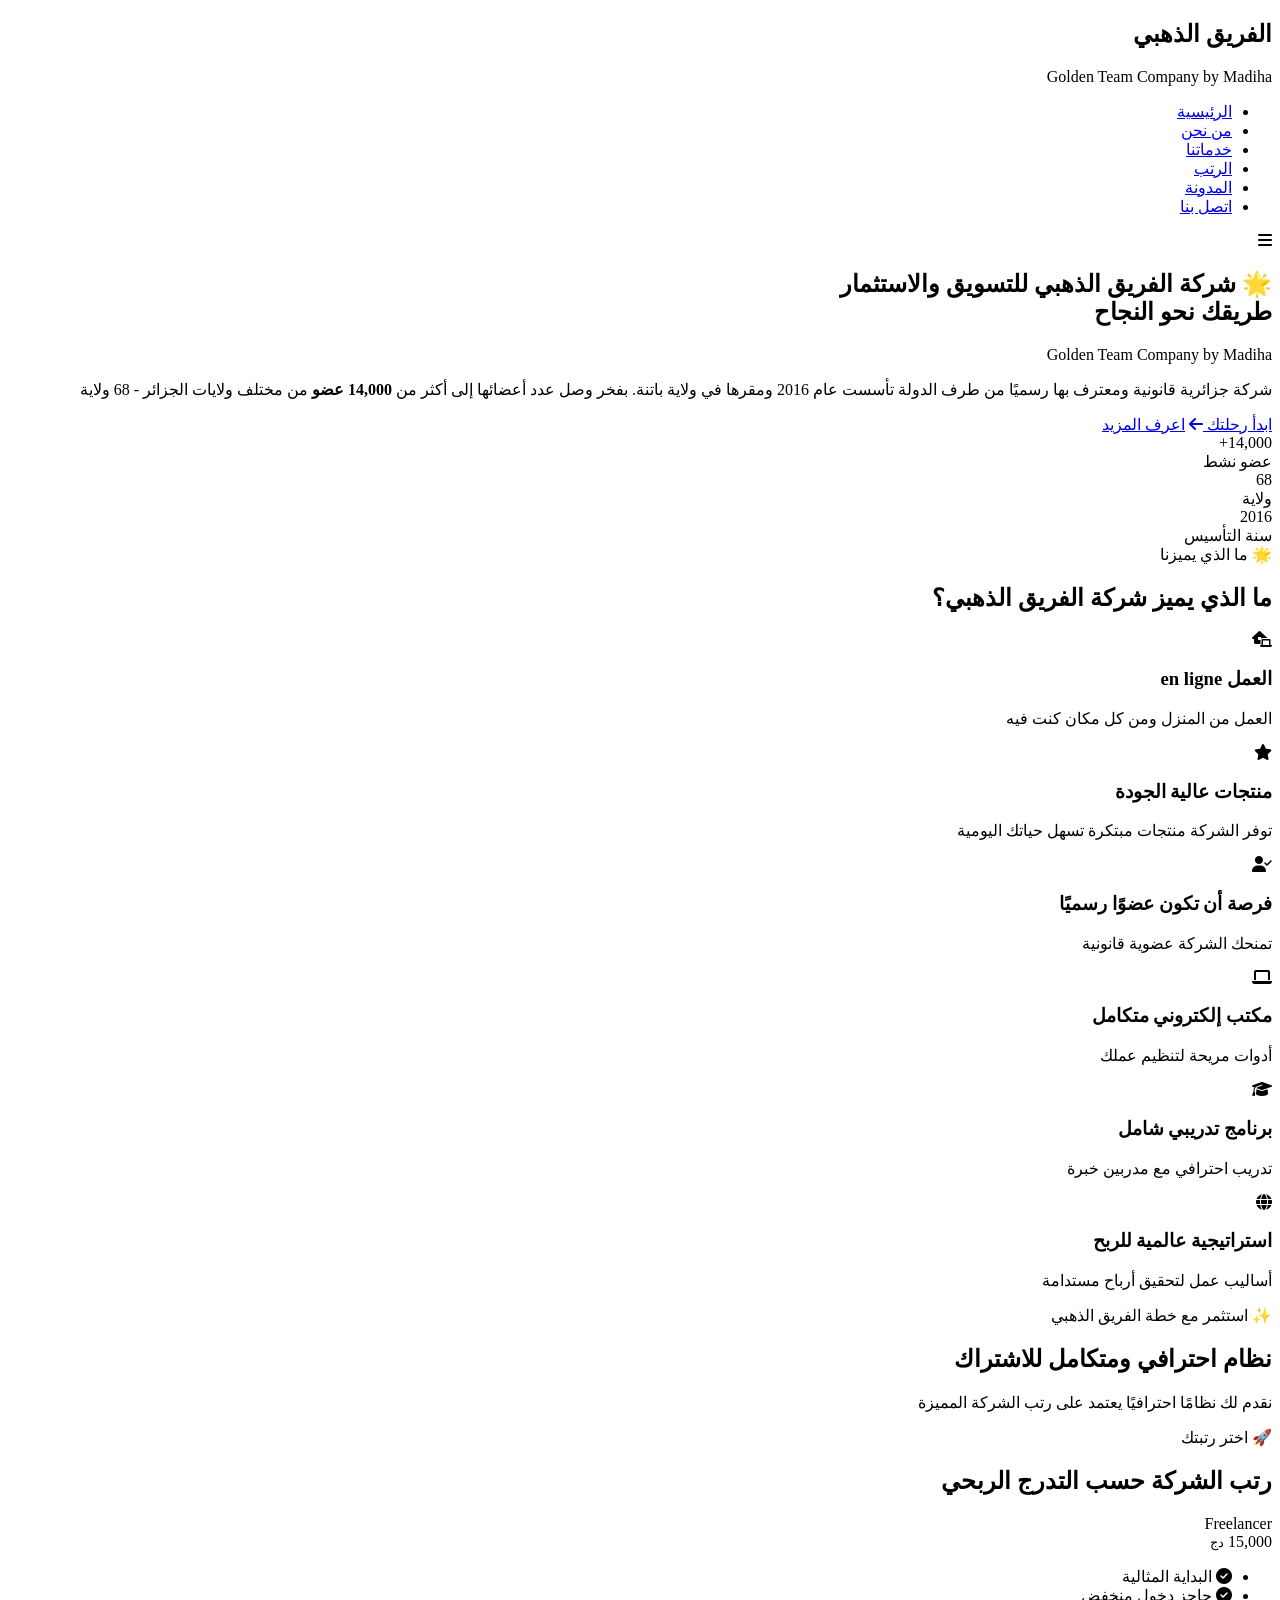
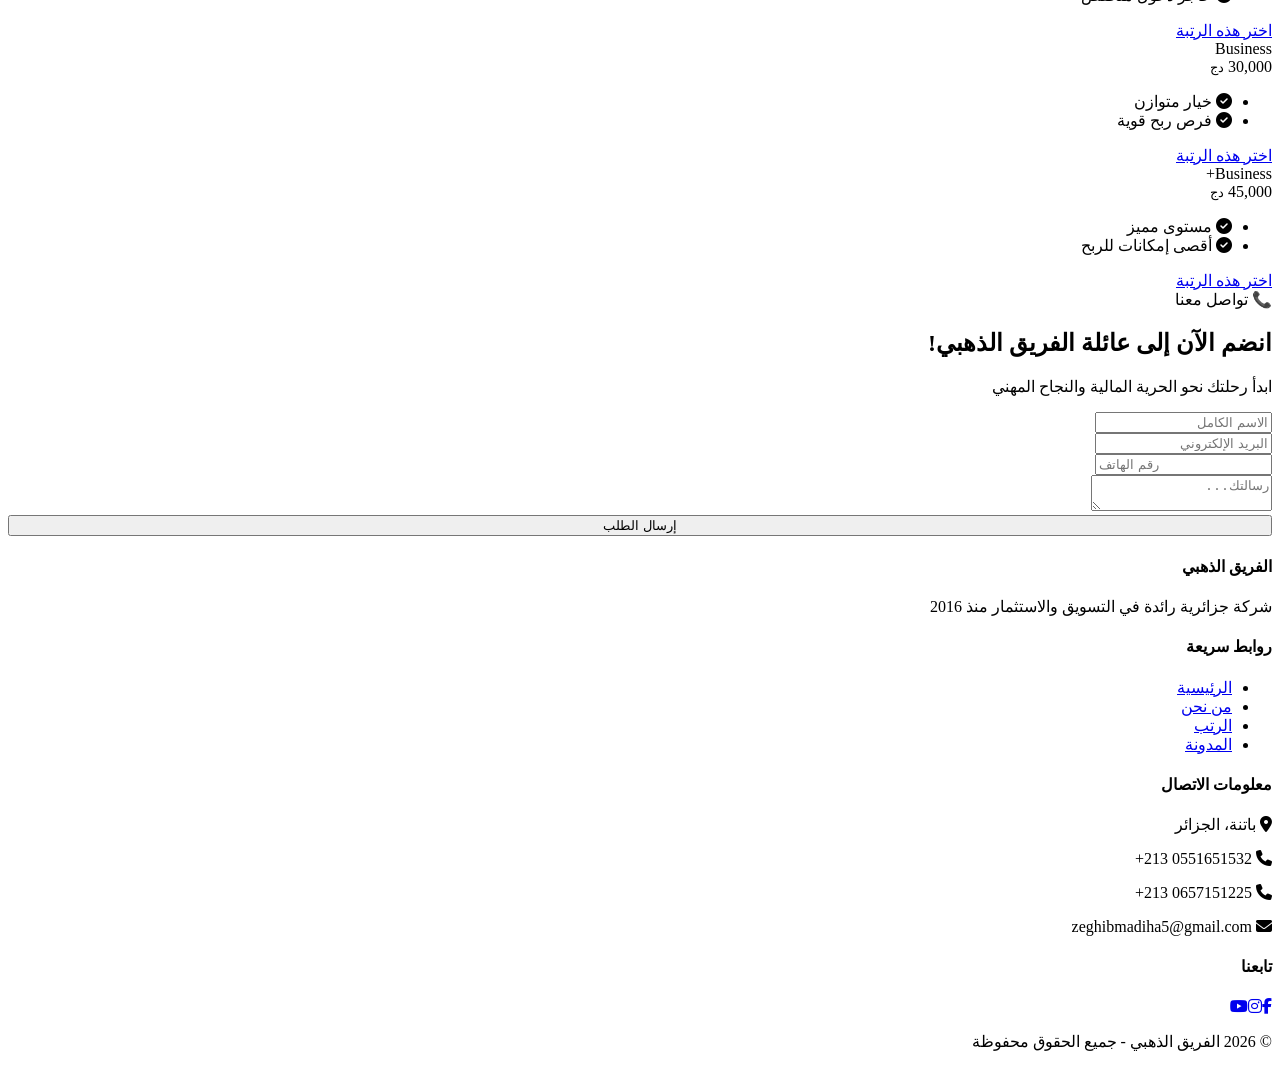
==== index.html @ cc8af278 "Add files via upload" ====
<!DOCTYPE html>
<html lang="ar" dir="rtl">
<head>
    <meta charset="UTF-8">
    <meta name="viewport" content="width=device-width, initial-scale=1.0">
    <title>الفريق الذهبي | Golden Team Company</title>
    
    <link href="https://fonts.googleapis.com/css2?family=Cairo:wght@400;500;600;700;800;900&display=swap" rel="stylesheet">
    <link rel="stylesheet" href="https://cdnjs.cloudflare.com/ajax/libs/font-awesome/6.4.0/css/all.min.css">
    <link rel="stylesheet" href="css/style.css">
</head>
<body>
    <nav class="navbar">
        <div class="nav-container">
            <div class="logo">
                <h1>الفريق الذهبي</h1>
                <p>Golden Team Company by Madiha</p>
            </div>
            <ul class="nav-menu" id="navMenu">
                <li><a href="#home">الرئيسية</a></li>
                <li><a href="about.html">من نحن</a></li>
                <li><a href="#services">خدماتنا</a></li>
                <li><a href="#ranks">الرتب</a></li>
                <li><a href="blog.html">المدونة</a></li>
                <li><a href="#contact">اتصل بنا</a></li>
            </ul>
            <div class="mobile-menu" id="mobileMenu">
                <i class="fas fa-bars"></i>
            </div>
        </div>
    </nav>

    <section id="home" class="hero">
        <div class="container">
            <div class="hero-content">
                <h1>🌟 شركة الفريق الذهبي للتسويق والاستثمار<br>طريقك نحو النجاح </h1>
                <div class="subtitle">Golden Team Company by Madiha</div>
                <p>شركة جزائرية قانونية ومعترف بها رسميًا من طرف الدولة تأسست عام 2016 ومقرها في ولاية باتنة. بفخر وصل عدد أعضائها إلى أكثر من <strong>14,000 عضو</strong> من مختلف ولايات الجزائر - 68 ولاية</p>
                <div>
                    <a href="#ranks" class="btn btn-primary">ابدأ رحلتك <i class="fas fa-arrow-left"></i></a>
                    <a href="about.html" class="btn btn-outline">اعرف المزيد</a>
                </div>
                <div class="hero-stats">
                    <div class="stat-item"><div class="stat-number">14,000+</div><div class="stat-label">عضو نشط</div></div>
                    <div class="stat-item"><div class="stat-number">68</div><div class="stat-label">ولاية</div></div>
                    <div class="stat-item"><div class="stat-number">2016</div><div class="stat-label">سنة التأسيس</div></div>
                </div>
            </div>
        </div>
    </section>

    <section id="about">
        <div class="container">
            <div class="section-header">
                <span class="section-tag">🌟 ما الذي يميزنا</span>
                <h2 class="section-title">ما الذي يميز شركة الفريق الذهبي؟</h2>
            </div>
            <div class="features-grid">
                <div class="feature-card"><div class="feature-icon"><i class="fas fa-laptop-house"></i></div><h3>العمل en ligne</h3><p>العمل من المنزل ومن كل مكان كنت فيه</p></div>
                <div class="feature-card"><div class="feature-icon"><i class="fas fa-star"></i></div><h3>منتجات عالية الجودة</h3><p>توفر الشركة منتجات مبتكرة تسهل حياتك اليومية</p></div>
                <div class="feature-card"><div class="feature-icon"><i class="fas fa-user-check"></i></div><h3>فرصة أن تكون عضوًا رسميًا</h3><p>تمنحك الشركة عضوية قانونية</p></div>
                <div class="feature-card"><div class="feature-icon"><i class="fas fa-laptop"></i></div><h3>مكتب إلكتروني متكامل</h3><p>أدوات مريحة لتنظيم عملك</p></div>
                <div class="feature-card"><div class="feature-icon"><i class="fas fa-graduation-cap"></i></div><h3>برنامج تدريبي شامل</h3><p>تدريب احترافي مع مدربين خبرة</p></div>
                <div class="feature-card"><div class="feature-icon"><i class="fas fa-globe"></i></div><h3>استراتيجية عالمية للربح</h3><p>أساليب عمل لتحقيق أرباح مستدامة</p></div>
            </div>
        </div>
    </section>

    <section id="services" class="ranks-section">
        <div class="container">
            <div class="section-header">
                <span class="section-tag">✨ استثمر مع خطة الفريق الذهبي</span>
                <h2 class="section-title">نظام احترافي ومتكامل للاشتراك</h2>
                <p>نقدم لك نظامًا احترافيًا يعتمد على رتب الشركة المميزة</p>
            </div>
        </div>
    </section>

    <section id="ranks">
        <div class="container">
            <div class="section-header">
                <span class="section-tag">🚀 اختر رتبتك</span>
                <h2 class="section-title">رتب الشركة حسب التدرج الربحي</h2>
            </div>
            <div class="ranks-grid">
                <div class="rank-card">
                    <div class="rank-header"><div class="rank-name">Freelancer</div><div class="rank-price">15,000 <small>دج</small></div></div>
                    <div class="rank-body"><ul class="rank-features"><li><i class="fas fa-check-circle"></i> البداية المثالية</li><li><i class="fas fa-check-circle"></i> حاجز دخول منخفض</li></ul><a href="#contact" class="btn btn-primary" style="width:100%;text-align:center;">اختر هذه الرتبة</a></div>
                </div>
                <div class="rank-card popular">
                    <div class="rank-header"><div class="rank-name">Business</div><div class="rank-price">30,000 <small>دج</small></div></div>
                    <div class="rank-body"><ul class="rank-features"><li><i class="fas fa-check-circle"></i> خيار متوازن</li><li><i class="fas fa-check-circle"></i> فرص ربح قوية</li></ul><a href="#contact" class="btn btn-primary" style="width:100%;text-align:center;">اختر هذه الرتبة</a></div>
                </div>
                <div class="rank-card">
                    <div class="rank-header"><div class="rank-name">Business+</div><div class="rank-price">45,000 <small>دج</small></div></div>
                    <div class="rank-body"><ul class="rank-features"><li><i class="fas fa-check-circle"></i> مستوى مميز</li><li><i class="fas fa-check-circle"></i> أقصى إمكانات للربح</li></ul><a href="#contact" class="btn btn-primary" style="width:100%;text-align:center;">اختر هذه الرتبة</a></div>
                </div>
            </div>
        </div>
    </section>

    <section id="contact" class="contact-section">
        <div class="container">
            <div class="section-header">
                <span class="section-tag">📞 تواصل معنا</span>
                <h2 class="section-title">انضم الآن إلى عائلة الفريق الذهبي!</h2>
                <p>ابدأ رحلتك نحو الحرية المالية والنجاح المهني</p>
            </div>
            <form class="contact-form" id="contactForm">
                <div class="form-group">
                    <input type="text" id="contactName" placeholder="الاسم الكامل" required>
                </div>
                <div class="form-group">
                    <input type="email" id="contactEmail" placeholder="البريد الإلكتروني" required>
                </div>
                <div class="form-group">
                    <input type="tel" id="contactPhone" placeholder="رقم الهاتف">
                </div>
                <div class="form-group">
                    <textarea id="contactMessage" placeholder="رسالتك..."></textarea>
                </div>
                <button type="submit" class="btn btn-primary" style="width:100%;">إرسال الطلب</button>
            </form>
        </div>
    </section>

    <footer>
        <div class="container">
            <div class="footer-grid">
                <div class="footer-col"><h4>الفريق الذهبي</h4><p>شركة جزائرية رائدة في التسويق والاستثمار منذ 2016</p></div>
                <div class="footer-col"><h4>روابط سريعة</h4><ul class="footer-links"><li><a href="#home">الرئيسية</a></li><li><a href="about.html">من نحن</a></li><li><a href="#ranks">الرتب</a></li><li><a href="blog.html">المدونة</a></li></ul></div>
                <div class="footer-col"><h4>معلومات الاتصال</h4><p><i class="fas fa-map-marker-alt"></i> باتنة، الجزائر</p><p><i class="fas fa-phone"></i>  0551651532 213+</p><p><i class="fas fa-phone"></i>  0657151225 213+</p><p><i class="fas fa-envelope"></i> zeghibmadiha5@gmail.com</p></div>
                <div class="footer-col"><h4>تابعنا</h4><div class="social-icons"><a href="https://www.facebook.com/people/Manager-Madiha/100076258599726/"><i class="fab fa-facebook-f"></i></a><a href="https://www.instagram.com/dragon54985"><i class="fab fa-instagram"></i></a><a href="https://www.youtube.com/@zeghibnour1443"><i class="fab fa-youtube"></i></a></div></div>
            </div>
            <div class="footer-bottom"><p>&copy; 2026 الفريق الذهبي - جميع الحقوق محفوظة</p></div>
        </div>
    </footer>
    <script src="js/main.js"></script>
</body>
</html>
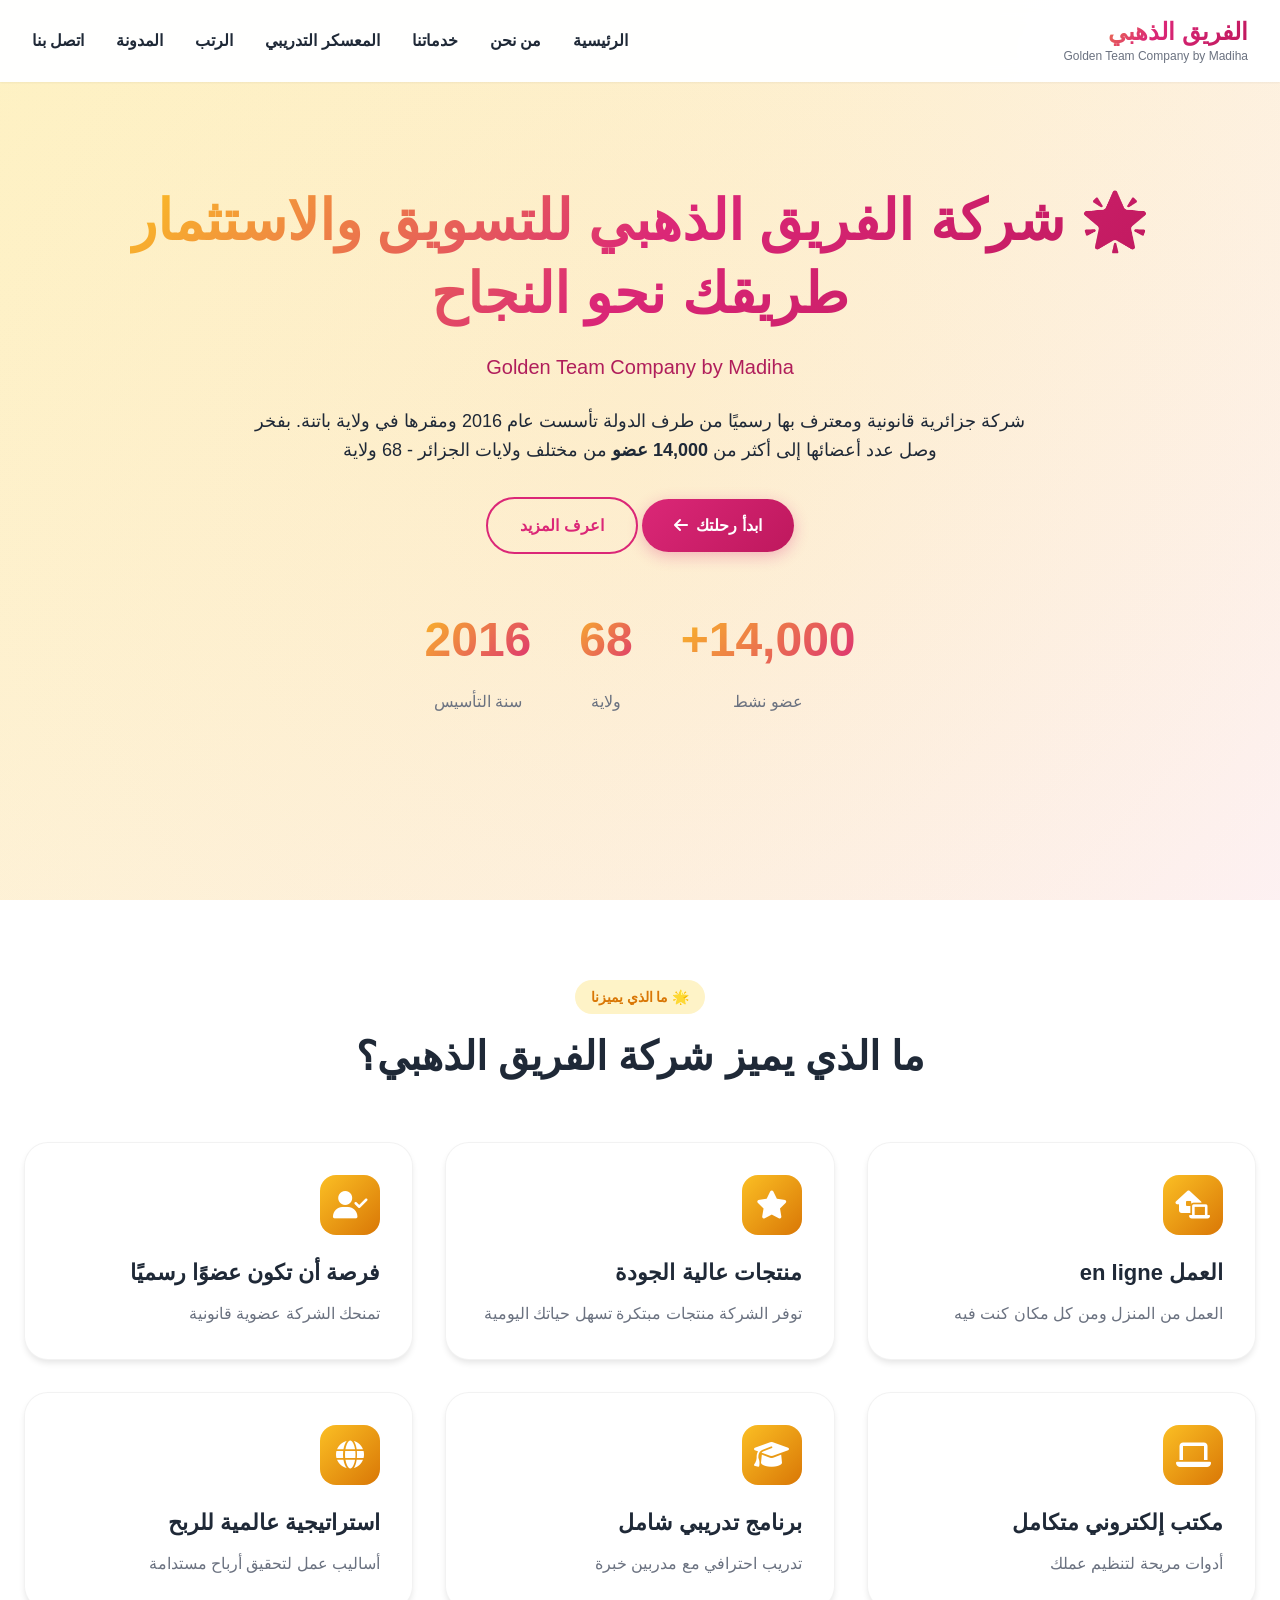
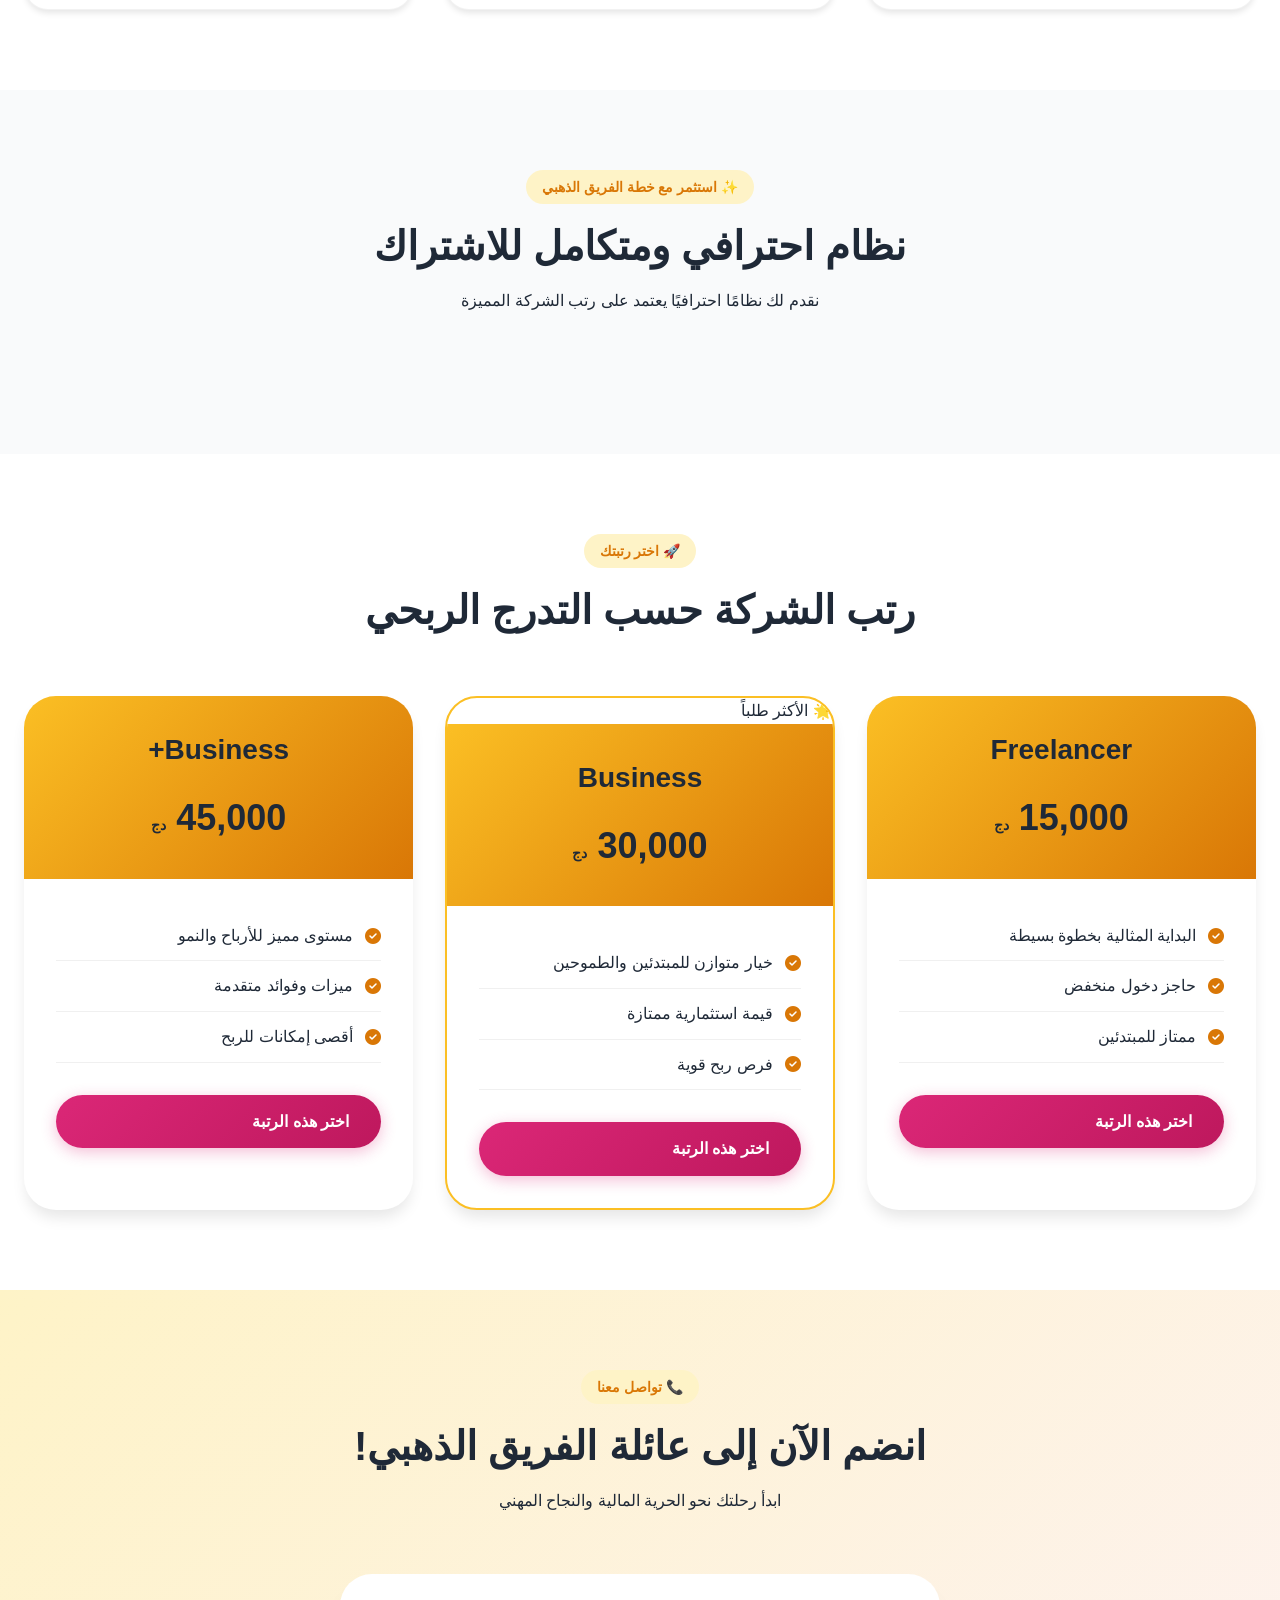
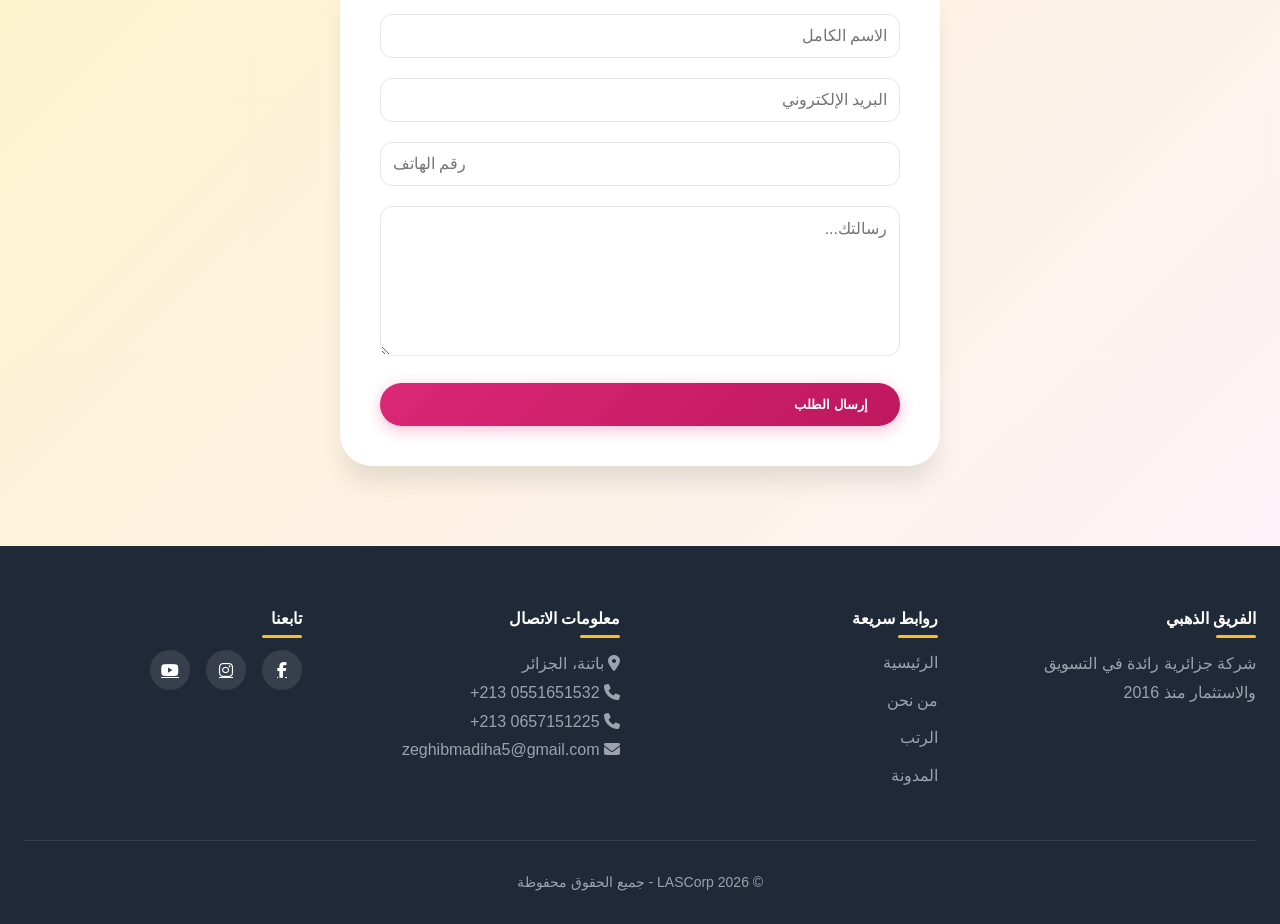
==== commit a58e9e13: "Update index.html" ====
--- a/index.html
+++ b/index.html
@@ -20,6 +20,7 @@
                 <li><a href="#home">الرئيسية</a></li>
                 <li><a href="about.html">من نحن</a></li>
                 <li><a href="#services">خدماتنا</a></li>
+                <li><a href="isb-program.html">المعسكر التدريبي</a></li>
                 <li><a href="#ranks">الرتب</a></li>
                 <li><a href="blog.html">المدونة</a></li>
                 <li><a href="#contact">اتصل بنا</a></li>
@@ -38,7 +39,7 @@
                 <p>شركة جزائرية قانونية ومعترف بها رسميًا من طرف الدولة تأسست عام 2016 ومقرها في ولاية باتنة. بفخر وصل عدد أعضائها إلى أكثر من <strong>14,000 عضو</strong> من مختلف ولايات الجزائر - 68 ولاية</p>
                 <div>
                     <a href="#ranks" class="btn btn-primary">ابدأ رحلتك <i class="fas fa-arrow-left"></i></a>
-                    <a href="about.html" class="btn btn-outline">اعرف المزيد</a>
+                    <a href="https://goldenteam-dz.com" class="btn btn-outline">اعرف المزيد</a>
                 </div>
                 <div class="hero-stats">
                     <div class="stat-item"><div class="stat-number">14,000+</div><div class="stat-label">عضو نشط</div></div>
@@ -76,24 +77,60 @@
         </div>
     </section>
 
-    <section id="ranks">
+        <section id="ranks">
         <div class="container">
             <div class="section-header">
                 <span class="section-tag">🚀 اختر رتبتك</span>
                 <h2 class="section-title">رتب الشركة حسب التدرج الربحي</h2>
             </div>
             <div class="ranks-grid">
+                <!-- Freelancer Rank -->
                 <div class="rank-card">
-                    <div class="rank-header"><div class="rank-name">Freelancer</div><div class="rank-price">15,000 <small>دج</small></div></div>
-                    <div class="rank-body"><ul class="rank-features"><li><i class="fas fa-check-circle"></i> البداية المثالية</li><li><i class="fas fa-check-circle"></i> حاجز دخول منخفض</li></ul><a href="#contact" class="btn btn-primary" style="width:100%;text-align:center;">اختر هذه الرتبة</a></div>
+                    <div class="rank-header">
+                        <div class="rank-name">Freelancer</div>
+                        <div class="rank-price">15,000 <small>دج</small></div>
+                    </div>
+                    <div class="rank-body">
+                        <ul class="rank-features">
+                            <li><i class="fas fa-check-circle"></i> البداية المثالية بخطوة بسيطة</li>
+                            <li><i class="fas fa-check-circle"></i> حاجز دخول منخفض</li>
+                            <li><i class="fas fa-check-circle"></i> ممتاز للمبتدئين</li>
+                        </ul>
+                        <a href="#contact" class="btn btn-primary" style="width:100%;text-align:center;">اختر هذه الرتبة</a>
+                    </div>
                 </div>
+
+                <!-- Business Rank - الأكثر طلباً -->
                 <div class="rank-card popular">
-                    <div class="rank-header"><div class="rank-name">Business</div><div class="rank-price">30,000 <small>دج</small></div></div>
-                    <div class="rank-body"><ul class="rank-features"><li><i class="fas fa-check-circle"></i> خيار متوازن</li><li><i class="fas fa-check-circle"></i> فرص ربح قوية</li></ul><a href="#contact" class="btn btn-primary" style="width:100%;text-align:center;">اختر هذه الرتبة</a></div>
+                    <div class="popular-badge">🌟 الأكثر طلباً</div>
+                    <div class="rank-header">
+                        <div class="rank-name">Business</div>
+                        <div class="rank-price">30,000 <small>دج</small></div>
+                    </div>
+                    <div class="rank-body">
+                        <ul class="rank-features">
+                            <li><i class="fas fa-check-circle"></i> خيار متوازن للمبتدئين والطموحين</li>
+                            <li><i class="fas fa-check-circle"></i> قيمة استثمارية ممتازة</li>
+                            <li><i class="fas fa-check-circle"></i> فرص ربح قوية</li>
+                        </ul>
+                        <a href="#contact" class="btn btn-primary" style="width:100%;text-align:center;">اختر هذه الرتبة</a>
+                    </div>
                 </div>
+
+                <!-- Business+ Rank -->
                 <div class="rank-card">
-                    <div class="rank-header"><div class="rank-name">Business+</div><div class="rank-price">45,000 <small>دج</small></div></div>
-                    <div class="rank-body"><ul class="rank-features"><li><i class="fas fa-check-circle"></i> مستوى مميز</li><li><i class="fas fa-check-circle"></i> أقصى إمكانات للربح</li></ul><a href="#contact" class="btn btn-primary" style="width:100%;text-align:center;">اختر هذه الرتبة</a></div>
+                    <div class="rank-header">
+                        <div class="rank-name">Business+</div>
+                        <div class="rank-price">45,000 <small>دج</small></div>
+                    </div>
+                    <div class="rank-body">
+                        <ul class="rank-features">
+                            <li><i class="fas fa-check-circle"></i> مستوى مميز للأرباح والنمو</li>
+                            <li><i class="fas fa-check-circle"></i> ميزات وفوائد متقدمة</li>
+                            <li><i class="fas fa-check-circle"></i> أقصى إمكانات للربح</li>
+                        </ul>
+                        <a href="#contact" class="btn btn-primary" style="width:100%;text-align:center;">اختر هذه الرتبة</a>
+                    </div>
                 </div>
             </div>
         </div>
@@ -132,9 +169,9 @@
                 <div class="footer-col"><h4>معلومات الاتصال</h4><p><i class="fas fa-map-marker-alt"></i> باتنة، الجزائر</p><p><i class="fas fa-phone"></i>  0551651532 213+</p><p><i class="fas fa-phone"></i>  0657151225 213+</p><p><i class="fas fa-envelope"></i> zeghibmadiha5@gmail.com</p></div>
                 <div class="footer-col"><h4>تابعنا</h4><div class="social-icons"><a href="https://www.facebook.com/people/Manager-Madiha/100076258599726/"><i class="fab fa-facebook-f"></i></a><a href="https://www.instagram.com/dragon54985"><i class="fab fa-instagram"></i></a><a href="https://www.youtube.com/@zeghibnour1443"><i class="fab fa-youtube"></i></a></div></div>
             </div>
-            <div class="footer-bottom"><p>&copy; 2026 الفريق الذهبي - جميع الحقوق محفوظة</p></div>
+            <div class="footer-bottom"><p>&copy; 2026 LASCorp - جميع الحقوق محفوظة</p></div>
         </div>
     </footer>
     <script src="js/main.js"></script>
 </body>
-</html>+</html>
--- a/css/style.css
+++ b/css/style.css
@@ -0,0 +1,1316 @@
+/* ============================================
+   Golden Team Company - Main Styles
+   Colors: Gold (#fbbf24) + Pink (#db2777)
+   ============================================ */
+
+* {
+    margin: 0;
+    padding: 0;
+    box-sizing: border-box;
+}
+
+:root {
+    --gold: #fbbf24;
+    --gold-dark: #d97706;
+    --gold-light: #fef3c7;
+    --pink: #db2777;
+    --pink-dark: #b01e5b;
+    --pink-light: #fdf2f8;
+    --dark: #1f2937;
+    --gray: #6b7280;
+    --gray-light: #9ca3af;
+    --light: #f9fafb;
+    --white: #ffffff;
+    --gradient-gold: linear-gradient(135deg, #fbbf24 0%, #d97706 100%);
+    --gradient-pink: linear-gradient(135deg, #db2777 0%, #be185d 100%);
+    --gradient-main: linear-gradient(135deg, #fbbf24 0%, #db2777 50%, #be185d 100%);
+    --shadow-sm: 0 1px 2px 0 rgba(0, 0, 0, 0.05);
+    --shadow-md: 0 4px 6px -1px rgba(0, 0, 0, 0.1);
+    --shadow-lg: 0 10px 15px -3px rgba(0, 0, 0, 0.1);
+    --shadow-xl: 0 20px 25px -5px rgba(0, 0, 0, 0.1);
+}
+
+body {
+    font-family: 'Cairo', 'Tajawal', sans-serif;
+    color: var(--dark);
+    background: var(--white);
+    line-height: 1.6;
+    direction: rtl;
+}
+
+.container {
+    max-width: 1280px;
+    margin: 0 auto;
+    padding: 0 24px;
+}
+
+/* ============================================
+   Typography
+   ============================================ */
+
+h1, h2, h3, h4, h5, h6 {
+    font-weight: 800;
+    line-height: 1.3;
+}
+
+.section-title {
+    font-size: 40px;
+    font-weight: 800;
+    color: var(--dark);
+    margin-bottom: 16px;
+}
+
+.section-subtitle {
+    font-size: 18px;
+    color: var(--gray);
+    max-width: 700px;
+    margin: 0 auto;
+}
+
+.section-tag {
+    display: inline-block;
+    background: var(--gold-light);
+    color: var(--gold-dark);
+    padding: 6px 16px;
+    border-radius: 50px;
+    font-size: 14px;
+    font-weight: 600;
+    margin-bottom: 16px;
+}
+
+/* ============================================
+   Header & Navigation
+   ============================================ */
+
+.navbar {
+    position: fixed;
+    top: 0;
+    width: 100%;
+    background: rgba(255, 255, 255, 0.98);
+    backdrop-filter: blur(10px);
+    z-index: 1000;
+    box-shadow: var(--shadow-sm);
+    transition: all 0.3s ease;
+}
+
+.navbar.scrolled {
+    box-shadow: var(--shadow-lg);
+}
+
+.nav-container {
+    display: flex;
+    justify-content: space-between;
+    align-items: center;
+    padding: 16px 32px;
+    max-width: 1400px;
+    margin: 0 auto;
+}
+
+.logo h1 {
+    font-size: 24px;
+    font-weight: 800;
+    background: var(--gradient-main);
+    -webkit-background-clip: text;
+    background-clip: text;
+    color: transparent;
+}
+
+.logo p {
+    font-size: 12px;
+    color: var(--gray);
+}
+
+.nav-menu {
+    display: flex;
+    gap: 32px;
+    list-style: none;
+}
+
+.nav-menu a {
+    text-decoration: none;
+    color: var(--dark);
+    font-weight: 600;
+    transition: all 0.3s;
+    position: relative;
+}
+
+.nav-menu a::after {
+    content: '';
+    position: absolute;
+    bottom: -5px;
+    right: 0;
+    width: 0;
+    height: 2px;
+    background: var(--gradient-pink);
+    transition: width 0.3s ease;
+}
+
+.nav-menu a:hover::after {
+    width: 100%;
+}
+
+.nav-menu a:hover {
+    color: var(--pink);
+}
+
+.mobile-menu {
+    display: none;
+    font-size: 24px;
+    cursor: pointer;
+    color: var(--pink);
+}
+
+/* ============================================
+   Buttons
+   ============================================ */
+
+.btn {
+    display: inline-flex;
+    align-items: center;
+    gap: 8px;
+    padding: 14px 32px;
+    border-radius: 50px;
+    text-decoration: none;
+    font-weight: 700;
+    transition: all 0.3s;
+    cursor: pointer;
+    border: none;
+    font-family: inherit;
+}
+
+.btn-primary {
+    background: var(--gradient-pink);
+    color: var(--white);
+    box-shadow: 0 4px 15px rgba(219, 39, 119, 0.3);
+}
+
+.btn-primary:hover {
+    transform: translateY(-2px);
+    box-shadow: 0 8px 25px rgba(219, 39, 119, 0.4);
+}
+
+.btn-gold {
+    background: var(--gradient-gold);
+    color: var(--dark);
+}
+
+.btn-outline {
+    border: 2px solid var(--pink);
+    color: var(--pink);
+    background: transparent;
+}
+
+.btn-outline:hover {
+    background: var(--pink);
+    color: var(--white);
+}
+
+/* ============================================
+   Hero Section
+   ============================================ */
+
+.hero {
+    min-height: 100vh;
+    background: linear-gradient(135deg, var(--gold-light) 0%, var(--pink-light) 100%);
+    display: flex;
+    align-items: center;
+    padding-top: 80px;
+    position: relative;
+    overflow: hidden;
+}
+
+.hero::before {
+    content: '';
+    position: absolute;
+    top: -50%;
+    right: -50%;
+    width: 200%;
+    height: 200%;
+    background: radial-gradient(circle, rgba(251, 191, 36, 0.1) 0%, transparent 70%);
+    animation: rotate 20s linear infinite;
+}
+
+@keyframes rotate {
+    from { transform: rotate(0deg); }
+    to { transform: rotate(360deg); }
+}
+
+.hero-content {
+    position: relative;
+    z-index: 1;
+    text-align: center;
+}
+
+.hero h1 {
+    font-size: 56px;
+    font-weight: 800;
+    background: var(--gradient-main);
+    -webkit-background-clip: text;
+    background-clip: text;
+    color: transparent;
+    margin-bottom: 20px;
+}
+
+.hero .subtitle {
+    font-size: 20px;
+    color: var(--pink-dark);
+    margin-bottom: 24px;
+}
+
+.hero p {
+    font-size: 18px;
+    color: var(--dark);
+    max-width: 800px;
+    margin: 0 auto 32px;
+}
+
+.hero-stats {
+    display: flex;
+    justify-content: center;
+    gap: 48px;
+    margin-top: 48px;
+}
+
+.stat-item {
+    text-align: center;
+}
+
+.stat-number {
+    font-size: 36px;
+    font-weight: 800;
+    color: var(--gold-dark);
+}
+
+.stat-label {
+    font-size: 14px;
+    color: var(--gray);
+}
+
+/* ============================================
+   Sections
+   ============================================ */
+
+section {
+    padding: 80px 0;
+}
+
+.section-header {
+    text-align: center;
+    margin-bottom: 60px;
+}
+
+/* ============================================
+   Features / Services Grid
+   ============================================ */
+
+.features-grid {
+    display: grid;
+    grid-template-columns: repeat(auto-fit, minmax(350px, 1fr));
+    gap: 32px;
+}
+
+.feature-card {
+    background: var(--white);
+    padding: 32px;
+    border-radius: 24px;
+    box-shadow: var(--shadow-md);
+    transition: all 0.3s;
+    border: 1px solid rgba(0, 0, 0, 0.05);
+    opacity: 0;
+    transform: translateY(30px);
+}
+
+.feature-card:hover {
+    transform: translateY(-5px);
+    box-shadow: var(--shadow-xl);
+}
+
+.feature-icon {
+    width: 60px;
+    height: 60px;
+    background: var(--gradient-gold);
+    border-radius: 16px;
+    display: flex;
+    align-items: center;
+    justify-content: center;
+    margin-bottom: 24px;
+}
+
+.feature-icon i {
+    font-size: 28px;
+    color: var(--white);
+}
+
+.feature-card h3 {
+    font-size: 22px;
+    margin-bottom: 12px;
+}
+
+.feature-card p {
+    color: var(--gray);
+    line-height: 1.7;
+}
+
+/* ============================================
+   Ranks Section
+   ============================================ */
+
+.ranks-section {
+    background: var(--light);
+}
+
+.ranks-grid {
+    display: grid;
+    grid-template-columns: repeat(auto-fit, minmax(300px, 1fr));
+    gap: 32px;
+}
+
+.rank-card {
+    background: var(--white);
+    border-radius: 32px;
+    overflow: hidden;
+    box-shadow: var(--shadow-lg);
+    transition: all 0.3s;
+    opacity: 0;
+    transform: translateY(30px);
+}
+
+.rank-card:hover {
+    transform: translateY(-8px);
+    box-shadow: var(--shadow-xl);
+}
+
+.rank-card.popular {
+    border: 2px solid var(--gold);
+    transform: scale(1.02);
+}
+
+.rank-card.popular:hover {
+    transform: scale(1.02) translateY(-8px);
+}
+
+.rank-header {
+    background: var(--gradient-gold);
+    padding: 32px;
+    text-align: center;
+}
+
+.rank-name {
+    font-size: 28px;
+    font-weight: 800;
+    color: var(--dark);
+}
+
+.rank-price {
+    font-size: 36px;
+    font-weight: 800;
+    color: var(--dark);
+    margin-top: 16px;
+}
+
+.rank-price small {
+    font-size: 14px;
+}
+
+.rank-body {
+    padding: 32px;
+}
+
+.rank-features {
+    list-style: none;
+    margin-bottom: 32px;
+}
+
+.rank-features li {
+    padding: 12px 0;
+    display: flex;
+    align-items: center;
+    gap: 12px;
+    border-bottom: 1px solid #f0f0f0;
+}
+
+.rank-features i {
+    color: var(--gold-dark);
+}
+
+/* ============================================
+   Blog Section
+   ============================================ */
+
+.blog-grid {
+    display: grid;
+    grid-template-columns: repeat(auto-fit, minmax(320px, 1fr));
+    gap: 32px;
+}
+
+.blog-card {
+    background: var(--white);
+    border-radius: 24px;
+    overflow: hidden;
+    box-shadow: var(--shadow-md);
+    transition: all 0.3s;
+    opacity: 0;
+    transform: translateY(30px);
+}
+
+.blog-card:hover {
+    transform: translateY(-5px);
+    box-shadow: var(--shadow-xl);
+}
+
+.blog-card img {
+    width: 100%;
+    height: 220px;
+    object-fit: cover;
+}
+
+.blog-content {
+    padding: 24px;
+}
+
+.blog-date {
+    font-size: 12px;
+    color: var(--gray);
+    margin-bottom: 8px;
+}
+
+.blog-title {
+    font-size: 20px;
+    font-weight: 700;
+    margin-bottom: 12px;
+}
+
+.blog-excerpt {
+    color: var(--gray);
+    font-size: 14px;
+    margin-bottom: 16px;
+    line-height: 1.6;
+}
+
+.blog-read-more {
+    color: var(--pink);
+    text-decoration: none;
+    font-weight: 600;
+    transition: color 0.3s;
+}
+
+.blog-read-more:hover {
+    color: var(--gold-dark);
+}
+
+/* ============================================
+   Contact Section
+   ============================================ */
+
+.contact-section {
+    background: linear-gradient(135deg, var(--gold-light), var(--pink-light));
+}
+
+.contact-form {
+    max-width: 600px;
+    margin: 0 auto;
+    background: var(--white);
+    padding: 40px;
+    border-radius: 32px;
+    box-shadow: var(--shadow-xl);
+}
+
+.form-group {
+    margin-bottom: 24px;
+}
+
+.form-group input,
+.form-group select,
+.form-group textarea {
+    width: 100%;
+    padding: 14px 18px;
+    border: 1px solid #e5e7eb;
+    border-radius: 16px;
+    font-family: inherit;
+    font-size: 16px;
+    transition: border-color 0.3s;
+}
+
+.form-group input:focus,
+.form-group select:focus,
+.form-group textarea:focus {
+    outline: none;
+    border-color: var(--pink);
+}
+
+.form-group textarea {
+    height: 120px;
+    resize: vertical;
+}
+
+/* ============================================
+   Footer
+   ============================================ */
+
+footer {
+    background: var(--dark);
+    color: var(--white);
+    padding: 60px 0 30px;
+}
+
+.footer-grid {
+    display: grid;
+    grid-template-columns: repeat(auto-fit, minmax(250px, 1fr));
+    gap: 40px;
+    margin-bottom: 40px;
+}
+
+.footer-col h4 {
+    margin-bottom: 20px;
+    position: relative;
+    display: inline-block;
+}
+
+.footer-col h4::after {
+    content: '';
+    position: absolute;
+    bottom: -8px;
+    right: 0;
+    width: 40px;
+    height: 3px;
+    background: var(--gold);
+    border-radius: 2px;
+}
+
+.footer-col p {
+    color: var(--gray-light);
+    line-height: 1.8;
+}
+
+.footer-links {
+    list-style: none;
+}
+
+.footer-links li {
+    margin-bottom: 12px;
+}
+
+.footer-links a {
+    color: var(--gray-light);
+    text-decoration: none;
+    transition: color 0.3s;
+}
+
+.footer-links a:hover {
+    color: var(--gold);
+}
+
+.social-icons {
+    display: flex;
+    gap: 16px;
+}
+
+.social-icons a {
+    width: 40px;
+    height: 40px;
+    background: rgba(255, 255, 255, 0.1);
+    border-radius: 50%;
+    display: flex;
+    align-items: center;
+    justify-content: center;
+    color: var(--white);
+    transition: all 0.3s;
+}
+
+.social-icons a:hover {
+    background: var(--gold);
+    color: var(--dark);
+    transform: translateY(-3px);
+}
+
+.footer-bottom {
+    text-align: center;
+    padding-top: 30px;
+    border-top: 1px solid rgba(255, 255, 255, 0.1);
+    color: var(--gray-light);
+    font-size: 14px;
+}
+
+/* ============================================
+   Admin Link (Floating Button)
+   ============================================ */
+
+.admin-link {
+    position: fixed;
+    bottom: 20px;
+    left: 20px;
+    background: var(--dark);
+    color: var(--white);
+    padding: 10px 20px;
+    border-radius: 50px;
+    text-decoration: none;
+    font-size: 14px;
+    z-index: 999;
+    opacity: 0.7;
+    transition: opacity 0.3s;
+}
+
+.admin-link:hover {
+    opacity: 1;
+}
+
+/* ============================================
+   Animations
+   ============================================ */
+
+@keyframes fadeInUp {
+    from {
+        opacity: 0;
+        transform: translateY(30px);
+    }
+    to {
+        opacity: 1;
+        transform: translateY(0);
+    }
+}
+
+.fade-in-up {
+    animation: fadeInUp 0.8s ease forwards !important;
+    opacity: 1 !important;
+    transform: translateY(0) !important;
+}
+
+/* ============================================
+   Responsive Design
+   ============================================ */
+
+@media (max-width: 992px) {
+    .container {
+        padding: 0 20px;
+    }
+    
+    .section-title {
+        font-size: 32px;
+    }
+    
+    .hero h1 {
+        font-size: 40px;
+    }
+}
+
+@media (max-width: 768px) {
+    .nav-menu {
+        display: none;
+        position: absolute;
+        top: 100%;
+        left: 0;
+        right: 0;
+        background: var(--white);
+        flex-direction: column;
+        padding: 20px;
+        gap: 16px;
+        text-align: center;
+        box-shadow: var(--shadow-lg);
+    }
+    
+    .nav-menu.active {
+        display: flex;
+    }
+    
+    .mobile-menu {
+        display: block;
+    }
+    
+    .hero h1 {
+        font-size: 32px;
+    }
+    
+    .hero .subtitle {
+        font-size: 16px;
+    }
+    
+    .hero-stats {
+        flex-direction: column;
+        gap: 20px;
+    }
+    
+    .features-grid {
+        grid-template-columns: 1fr;
+    }
+    
+    .ranks-grid {
+        grid-template-columns: 1fr;
+    }
+    
+    .rank-card.popular {
+        transform: scale(1);
+    }
+    
+    .rank-card.popular:hover {
+        transform: translateY(-8px);
+    }
+    
+    .blog-grid {
+        grid-template-columns: 1fr;
+    }
+    
+    .footer-grid {
+        grid-template-columns: 1fr;
+        text-align: center;
+    }
+    
+    .footer-col h4::after {
+        right: 50%;
+        transform: translateX(50%);
+    }
+    
+    .social-icons {
+        justify-content: center;
+    }
+}
+
+@media (max-width: 480px) {
+    .container {
+        padding: 0 16px;
+    }
+    
+    .hero h1 {
+        font-size: 28px;
+    }
+    
+    .section-title {
+        font-size: 24px;
+    }
+    
+    .btn {
+        padding: 10px 20px;
+        font-size: 14px;
+    }
+    
+    .contact-form {
+        padding: 24px;
+    }
+}
+
+/* ============================================
+   ADMIN PANEL STYLES
+   ============================================ */
+
+/* Login Container */
+.login-container {
+    min-height: 100vh;
+    display: flex;
+    align-items: center;
+    justify-content: center;
+    background: linear-gradient(135deg, #fbbf24, #db2777);
+}
+
+.login-box {
+    background: white;
+    padding: 40px;
+    border-radius: 24px;
+    width: 100%;
+    max-width: 400px;
+    box-shadow: 0 20px 40px rgba(0,0,0,0.2);
+}
+
+.login-box h2 {
+    text-align: center;
+    margin-bottom: 30px;
+    color: #1f2937;
+}
+
+.login-box input {
+    width: 100%;
+    padding: 14px;
+    margin-bottom: 20px;
+    border: 1px solid #e5e7eb;
+    border-radius: 12px;
+    font-family: 'Cairo', sans-serif;
+}
+
+.login-box button {
+    width: 100%;
+    padding: 14px;
+    background: linear-gradient(135deg, #fbbf24, #db2777);
+    border: none;
+    border-radius: 12px;
+    color: white;
+    font-weight: bold;
+    cursor: pointer;
+}
+
+/* Admin Panel */
+.admin-header {
+    background: white;
+    padding: 15px 30px;
+    display: flex;
+    justify-content: space-between;
+    align-items: center;
+    box-shadow: 0 2px 10px rgba(0,0,0,0.1);
+}
+
+.admin-header h1 {
+    font-size: 24px;
+    background: linear-gradient(135deg, #fbbf24, #db2777);
+    -webkit-background-clip: text;
+    background-clip: text;
+    color: transparent;
+}
+
+.logout-btn {
+    background: #ef4444;
+    color: white;
+    border: none;
+    padding: 8px 20px;
+    border-radius: 50px;
+    cursor: pointer;
+}
+
+.admin-container {
+    max-width: 1400px;
+    margin: 0 auto;
+    padding: 20px;
+}
+
+.admin-content {
+    display: flex;
+    gap: 30px;
+    margin-top: 30px;
+}
+
+.sidebar {
+    width: 250px;
+    background: white;
+    border-radius: 20px;
+    padding: 20px;
+    height: fit-content;
+}
+
+.sidebar button {
+    width: 100%;
+    padding: 12px;
+    margin-bottom: 10px;
+    background: #f3f4f6;
+    border: none;
+    border-radius: 12px;
+    cursor: pointer;
+    font-family: 'Cairo', sans-serif;
+    text-align: right;
+    transition: all 0.3s;
+}
+
+.sidebar button.active {
+    background: linear-gradient(135deg, #fbbf24, #db2777);
+    color: white;
+}
+
+.main-panel {
+    flex: 1;
+    background: white;
+    border-radius: 20px;
+    padding: 30px;
+}
+
+.form-group {
+    margin-bottom: 20px;
+}
+
+.form-group label {
+    display: block;
+    margin-bottom: 8px;
+    font-weight: 600;
+}
+
+.form-group input,
+.form-group textarea {
+    width: 100%;
+    padding: 12px;
+    border: 1px solid #e5e7eb;
+    border-radius: 12px;
+    font-family: 'Cairo', sans-serif;
+}
+
+.form-group textarea {
+    height: 150px;
+}
+
+.form-group input[type="file"] {
+    padding: 10px;
+    background: #f9fafb;
+}
+
+.image-preview {
+    margin-top: 10px;
+}
+
+.image-preview img {
+    max-width: 200px;
+    max-height: 150px;
+    border-radius: 12px;
+    border: 2px solid #e5e7eb;
+}
+
+.btn-save {
+    background: linear-gradient(135deg, #fbbf24, #db2777);
+    color: white;
+    padding: 12px 30px;
+    border: none;
+    border-radius: 50px;
+    cursor: pointer;
+    font-weight: bold;
+}
+
+.blog-list, .images-grid {
+    margin-top: 30px;
+}
+
+.blog-item {
+    display: flex;
+    justify-content: space-between;
+    align-items: center;
+    padding: 15px;
+    border-bottom: 1px solid #e5e7eb;
+    gap: 15px;
+    flex-wrap: wrap;
+}
+
+.blog-info {
+    flex: 1;
+}
+
+.blog-info strong {
+    font-size: 16px;
+}
+
+.blog-excerpt-preview {
+    color: #6b7280;
+    font-size: 12px;
+}
+
+.delete-btn {
+    background: #ef4444;
+    color: white;
+    border: none;
+    padding: 8px 16px;
+    border-radius: 8px;
+    cursor: pointer;
+    font-family: inherit;
+    transition: background 0.3s;
+}
+
+.delete-btn:hover {
+    background: #dc2626;
+}
+
+.images-grid {
+    display: grid;
+    grid-template-columns: repeat(auto-fill, minmax(200px, 1fr));
+    gap: 20px;
+}
+
+.image-card {
+    border: 1px solid #e5e7eb;
+    border-radius: 16px;
+    padding: 15px;
+    text-align: center;
+    background: white;
+    transition: transform 0.3s;
+}
+
+.image-card:hover {
+    transform: translateY(-5px);
+    box-shadow: 0 10px 25px rgba(0,0,0,0.1);
+}
+
+.image-card img {
+    width: 100%;
+    height: 150px;
+    object-fit: cover;
+    border-radius: 12px;
+    margin-bottom: 10px;
+}
+
+.image-card p {
+    margin: 8px 0;
+    font-weight: 500;
+}
+
+.image-card small {
+    color: #6b7280;
+    font-size: 11px;
+    display: block;
+    margin-bottom: 10px;
+}
+
+.hidden {
+    display: none !important;
+}
+
+/* Toast Notifications */
+.toast {
+    position: fixed;
+    bottom: 20px;
+    right: 20px;
+    padding: 12px 24px;
+    border-radius: 12px;
+    display: flex;
+    align-items: center;
+    gap: 10px;
+    z-index: 10000;
+    font-family: 'Cairo', sans-serif;
+    direction: rtl;
+    box-shadow: 0 4px 15px rgba(0,0,0,0.2);
+    animation: slideInRight 0.3s ease;
+}
+
+.toast-success {
+    background: #10b981;
+    color: white;
+}
+
+.toast-error {
+    background: #ef4444;
+    color: white;
+}
+
+.toast-info {
+    background: #3b82f6;
+    color: white;
+}
+
+@keyframes slideInRight {
+    from {
+        transform: translateX(100%);
+        opacity: 0;
+    }
+    to {
+        transform: translateX(0);
+        opacity: 1;
+    }
+}
+
+@keyframes slideOutRight {
+    from {
+        transform: translateX(0);
+        opacity: 1;
+    }
+    to {
+        transform: translateX(100%);
+        opacity: 0;
+    }
+}
+
+/* Admin Responsive */
+@media (max-width: 768px) {
+    .admin-content {
+        flex-direction: column;
+    }
+    .sidebar {
+        width: 100%;
+    }
+    .images-grid {
+        grid-template-columns: repeat(auto-fill, minmax(150px, 1fr));
+    }
+}
+
+/* Additional styles for blog page */
+.blog-page-header {
+    background: linear-gradient(135deg, var(--gold-light), var(--pink-light));
+    padding: 120px 0 60px;
+    text-align: center;
+}
+        
+.blog-page-header h1 {
+    font-size: 48px;
+    font-weight: 800;
+    background: var(--gradient-main);
+    -webkit-background-clip: text;
+    background-clip: text;
+    color: transparent;
+    margin-bottom: 16px;
+}
+        
+.blog-page-header p {
+    color: var(--gray);
+    font-size: 18px;
+}
+        
+.blog-grid-page {
+    display: grid;
+    grid-template-columns: repeat(auto-fill, minmax(350px, 1fr));
+    gap: 32px;
+    padding: 60px 0;
+}
+        
+.back-to-home {
+    display: inline-flex;
+    align-items: center;
+    gap: 8px;
+    background: var(--gradient-pink);
+    color: white;
+    padding: 10px 24px;
+    border-radius: 50px;
+    text-decoration: none;
+    font-weight: 600;
+    margin-top: 20px;
+    transition: all 0.3s;
+}
+        
+.back-to-home:hover {
+    transform: translateX(-5px);
+}
+        
+@media (max-width: 768px) {
+    .blog-grid-page {
+        grid-template-columns: 1fr;
+    }
+            
+    .blog-page-header h1 {
+        font-size: 32px;
+    }
+}
+.about-hero {
+    background: linear-gradient(135deg, #fef3c7, #fdf2f8);
+    padding: 140px 0 60px;
+    text-align: center;
+}
+.about-hero h1 {
+    font-size: 48px;
+    font-weight: 800;
+    background: linear-gradient(135deg, #fbbf24, #db2777);
+    -webkit-background-clip: text;
+    background-clip: text;
+    color: transparent;
+    margin-bottom: 20px;
+}
+.about-hero p {
+    color: #6b7280;
+    font-size: 18px;
+    max-width: 700px;
+    margin: 0 auto;
+}
+        
+.team-section {
+    padding: 80px 0;
+}
+.team-grid {
+    display: grid;
+    grid-template-columns: repeat(auto-fit, minmax(350px, 1fr));
+    gap: 40px;
+    margin-top: 40px;
+}
+.team-card {
+    background: white;
+    border-radius: 32px;
+    overflow: hidden;
+    box-shadow: 0 10px 30px rgba(0,0,0,0.08);
+    transition: transform 0.3s;
+    text-align: center;
+}
+.team-card:hover {
+    transform: translateY(-8px);
+}
+.team-img {
+    width: 200px;
+    height: 200px;
+    border-radius: 50%;
+    object-fit: cover;
+    margin: 30px auto 0;
+    display: block;
+    border: 5px solid #fbbf24;
+    box-shadow: 0 5px 20px rgba(0,0,0,0.1);
+}
+.team-card h3 {
+    font-size: 24px;
+    font-weight: 800;
+    margin: 20px 0 5px;
+    color: #1f2937;
+}
+.team-title {
+    color: #db2777;
+    font-weight: 600;
+    margin-bottom: 15px;
+}
+.team-bio {
+    padding: 0 25px 30px;
+    color: #6b7280;
+    line-height: 1.8;
+    text-align: center;
+}
+.team-bio p {
+    margin-bottom: 10px;
+}
+        
+.company-info {
+    background: linear-gradient(135deg, #fbbf24, #db2777);
+    padding: 80px 0;
+    text-align: center;
+    color: white;
+}
+.company-info h2 {
+    font-size: 36px;
+    margin-bottom: 30px;
+}
+.company-info p {
+    max-width: 800px;
+    margin: 0 auto;
+    line-height: 1.8;
+    font-size: 18px;
+}
+        
+.stats-section {
+    padding: 60px 0;
+    background: #f9fafb;
+}
+.stats-grid {
+    display: grid;
+    grid-template-columns: repeat(auto-fit, minmax(200px, 1fr));
+    gap: 30px;
+    text-align: center;
+}
+.stat-box {
+    padding: 30px;
+}
+.stat-number {
+    font-size: 48px;
+    font-weight: 800;
+    background: linear-gradient(135deg, #fbbf24, #db2777);
+    -webkit-background-clip: text;
+    background-clip: text;
+    color: transparent;
+}
+.stat-label {
+    color: #6b7280;
+    font-size: 16px;
+    margin-top: 10px;
+}
+        
+.back-to-home {
+    display: inline-flex;
+    align-items: center;
+    gap: 8px;
+    background: linear-gradient(135deg, #db2777, #be185d);
+    color: white;
+    padding: 10px 24px;
+    border-radius: 50px;
+    text-decoration: none;
+    font-weight: 600;
+    margin-top: 20px;
+    transition: transform 0.3s;
+}
+.back-to-home:hover {
+    transform: translateX(-5px);
+}
+        
+.quote {
+    font-style: italic;
+    font-size: 18px;
+    color: #4b5563;
+    padding: 20px;
+    border-right: 4px solid #fbbf24;
+    background: #fefce8;
+    border-radius: 16px;
+    margin: 30px 0;
+}
+        
+@media (max-width: 768px) {
+    .about-hero h1 { font-size: 32px; }
+    .team-grid { grid-template-columns: 1fr; }
+    .team-img { width: 150px; height: 150px; }
+}
